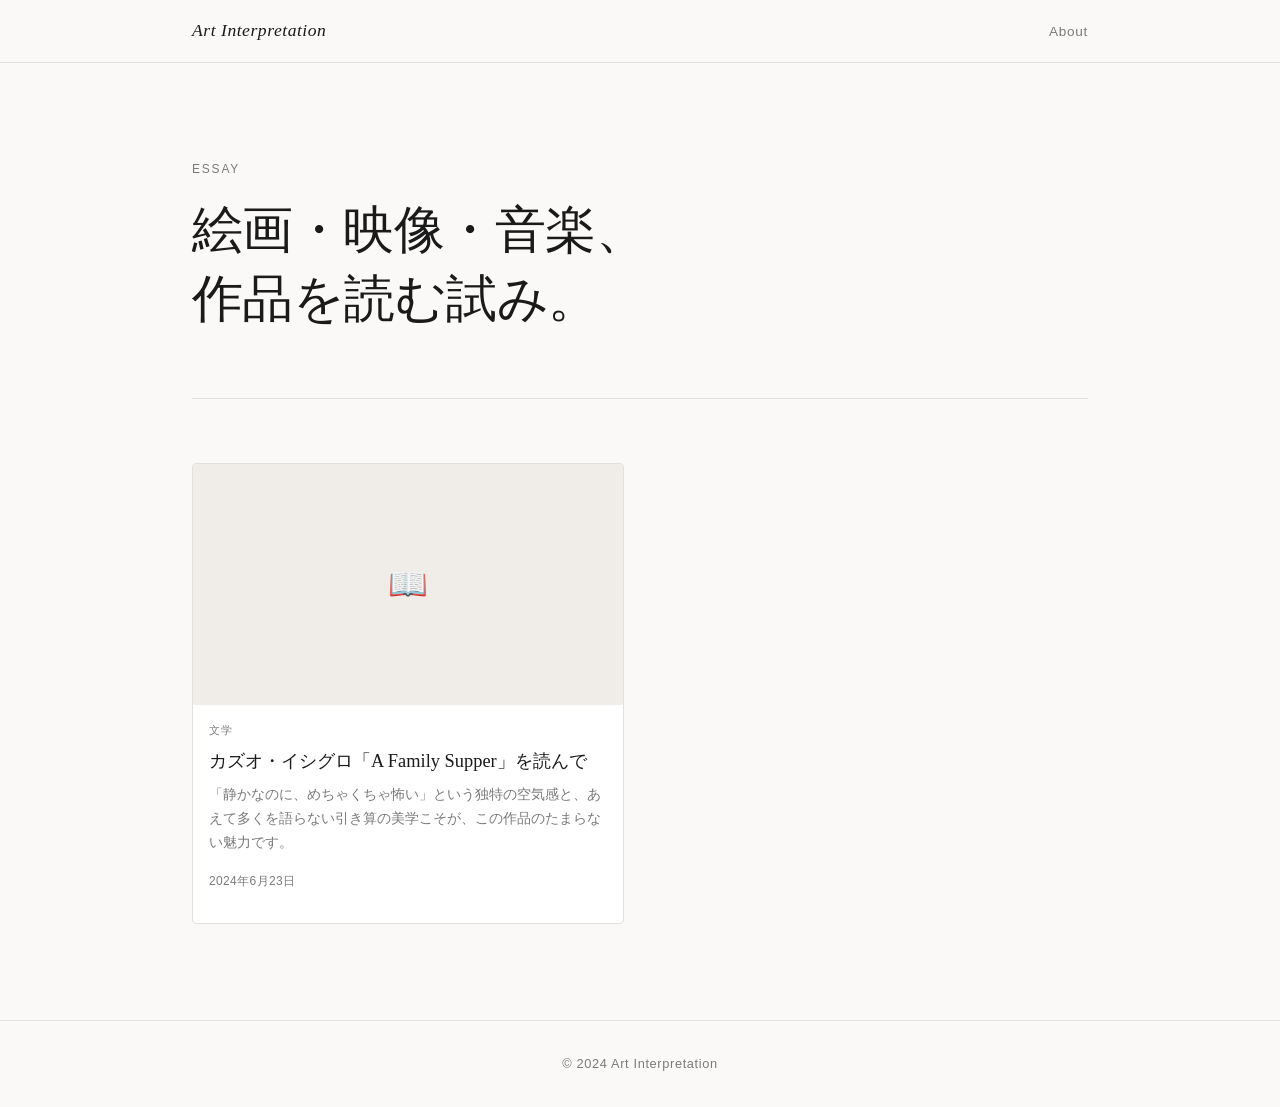
==== index.html @ 637738ca "first commit" ====
<!DOCTYPE html>
<html lang="ja">
<head>
  <meta charset="UTF-8">
  <meta name="viewport" content="width=device-width, initial-scale=1.0">
  <title>Art Interpretation — 作品解釈ブログ</title>
  <link rel="stylesheet" href="css/style.css">
</head>
<body>

  <header class="site-header">
    <div class="container">
      <a href="index.html" class="site-title">Art Interpretation</a>
      <nav class="site-nav">
        <a href="#">About</a>
      </nav>
    </div>
  </header>

  <main class="container">

    <section class="hero">
      <p class="hero-label">Essay</p>
      <h1 class="hero-title">絵画・映像・音楽、<br>作品を読む試み。</h1>
    </section>

    <section class="post-grid" id="post-grid">
      <!-- 記事カードは main.js が動的に挿入 -->
    </section>

  </main>

  <footer class="site-footer">
    <div class="container">
      <p>&copy; 2024 Art Interpretation</p>
    </div>
  </footer>

  <script src="js/main.js"></script>
</body>
</html>
---- css/style.css ----
/* ===== Reset & Base ===== */
*, *::before, *::after {
  box-sizing: border-box;
  margin: 0;
  padding: 0;
}

:root {
  --color-bg: #faf9f7;
  --color-text: #1a1a1a;
  --color-muted: #7a7a7a;
  --color-border: #e2e0db;
  --color-accent: #2d2d2d;
  --color-tag-bg: #f0ede8;

  --font-serif: 'Georgia', 'Times New Roman', serif;
  --font-sans: 'Helvetica Neue', 'Hiragino Sans', 'Meiryo', sans-serif;

  --space-xs: 0.5rem;
  --space-sm: 1rem;
  --space-md: 2rem;
  --space-lg: 4rem;
  --space-xl: 6rem;

  --max-width: 960px;
  --radius: 4px;
}

html {
  font-size: 16px;
  scroll-behavior: smooth;
}

body {
  background-color: var(--color-bg);
  color: var(--color-text);
  font-family: var(--font-sans);
  line-height: 1.7;
  -webkit-font-smoothing: antialiased;
}

a {
  color: inherit;
  text-decoration: none;
}

img {
  display: block;
  max-width: 100%;
}

/* ===== Layout ===== */
.container {
  max-width: var(--max-width);
  margin: 0 auto;
  padding: 0 var(--space-md);
}

/* ===== Header ===== */
.site-header {
  border-bottom: 1px solid var(--color-border);
  padding: var(--space-sm) 0;
  position: sticky;
  top: 0;
  background-color: var(--color-bg);
  z-index: 100;
}

.site-header .container {
  display: flex;
  align-items: center;
  justify-content: space-between;
}

.site-title {
  font-family: var(--font-serif);
  font-size: 1.1rem;
  letter-spacing: 0.03em;
  font-style: italic;
}

.site-nav a {
  font-size: 0.85rem;
  color: var(--color-muted);
  letter-spacing: 0.05em;
  transition: color 0.2s;
}

.site-nav a:hover {
  color: var(--color-text);
}

/* ===== Hero ===== */
.hero {
  padding: var(--space-xl) 0 var(--space-lg);
  border-bottom: 1px solid var(--color-border);
  margin-bottom: var(--space-lg);
}

.hero-label {
  font-size: 0.75rem;
  letter-spacing: 0.15em;
  text-transform: uppercase;
  color: var(--color-muted);
  margin-bottom: var(--space-sm);
}

.hero-title {
  font-family: var(--font-serif);
  font-size: clamp(2rem, 5vw, 3.2rem);
  font-weight: normal;
  line-height: 1.35;
  letter-spacing: -0.01em;
}

/* ===== Post Grid ===== */
.post-grid {
  display: grid;
  grid-template-columns: repeat(auto-fill, minmax(280px, 1fr));
  gap: var(--space-md);
  padding-bottom: var(--space-xl);
}

/* ===== Post Card ===== */
.post-card {
  display: flex;
  flex-direction: column;
  border: 1px solid var(--color-border);
  border-radius: var(--radius);
  overflow: hidden;
  transition: transform 0.2s ease, box-shadow 0.2s ease;
  background: #fff;
}

.post-card:hover {
  transform: translateY(-3px);
  box-shadow: 0 8px 24px rgba(0, 0, 0, 0.07);
}

.post-card__image {
  width: 100%;
  aspect-ratio: 16 / 9;
  object-fit: cover;
  background-color: var(--color-tag-bg);
}

.post-card__image--placeholder {
  display: flex;
  align-items: center;
  justify-content: center;
  aspect-ratio: 16 / 9;
  background-color: var(--color-tag-bg);
  color: var(--color-muted);
  font-size: 2rem;
}

.post-card__body {
  padding: var(--space-sm) var(--space-sm) var(--space-md);
  display: flex;
  flex-direction: column;
  flex: 1;
}

.post-card__tag {
  font-size: 0.7rem;
  letter-spacing: 0.12em;
  text-transform: uppercase;
  color: var(--color-muted);
  margin-bottom: var(--space-xs);
}

.post-card__title {
  font-family: var(--font-serif);
  font-size: 1.15rem;
  font-weight: normal;
  line-height: 1.45;
  margin-bottom: var(--space-xs);
}

.post-card__excerpt {
  font-size: 0.875rem;
  color: var(--color-muted);
  line-height: 1.7;
  flex: 1;
}

.post-card__meta {
  margin-top: var(--space-sm);
  font-size: 0.75rem;
  color: var(--color-muted);
  letter-spacing: 0.03em;
}

/* ===== Footer ===== */
.site-footer {
  border-top: 1px solid var(--color-border);
  padding: var(--space-md) 0;
}

.site-footer p {
  font-size: 0.8rem;
  color: var(--color-muted);
  text-align: center;
  letter-spacing: 0.05em;
}

/* ===== Post Article ===== */
.post-article {
  max-width: 680px;
  margin: 0 auto;
  padding: var(--space-lg) 0 var(--space-xl);
}

.post-header {
  margin-bottom: var(--space-lg);
  padding-bottom: var(--space-md);
  border-bottom: 1px solid var(--color-border);
}

.post-tag {
  font-size: 0.75rem;
  letter-spacing: 0.12em;
  text-transform: uppercase;
  color: var(--color-muted);
  margin-bottom: var(--space-sm);
}

.post-title {
  font-family: var(--font-serif);
  font-size: clamp(1.6rem, 4vw, 2.2rem);
  font-weight: normal;
  line-height: 1.4;
  margin-bottom: var(--space-sm);
}

.post-date {
  font-size: 0.8rem;
  color: var(--color-muted);
}

.post-body {
  display: flex;
  flex-direction: column;
  gap: 1.4em;
}

.post-heading {
  font-family: var(--font-sans);
  font-size: 1.1rem;
  font-weight: bold;
  margin-top: var(--space-md);
  padding-bottom: 0.4em;
  border-bottom: 1px solid var(--color-border);
}

.post-text {
  font-size: 1rem;
  line-height: 1.9;
}

.post-quote {
  margin: 0;
  padding: var(--space-sm) var(--space-md);
  border-left: 3px solid var(--color-border);
  background: #f7f5f2;
  border-radius: 0 var(--radius) var(--radius) 0;
}

.post-quote p {
  font-family: var(--font-serif);
  font-style: italic;
  font-size: 0.95rem;
  line-height: 1.75;
  color: #444;
}

.post-quote p + p {
  margin-top: 0.5em;
}

/* ===== Responsive ===== */
@media (max-width: 600px) {
  .post-grid {
    grid-template-columns: 1fr;
  }

  .hero {
    padding: var(--space-lg) 0 var(--space-md);
  }
}
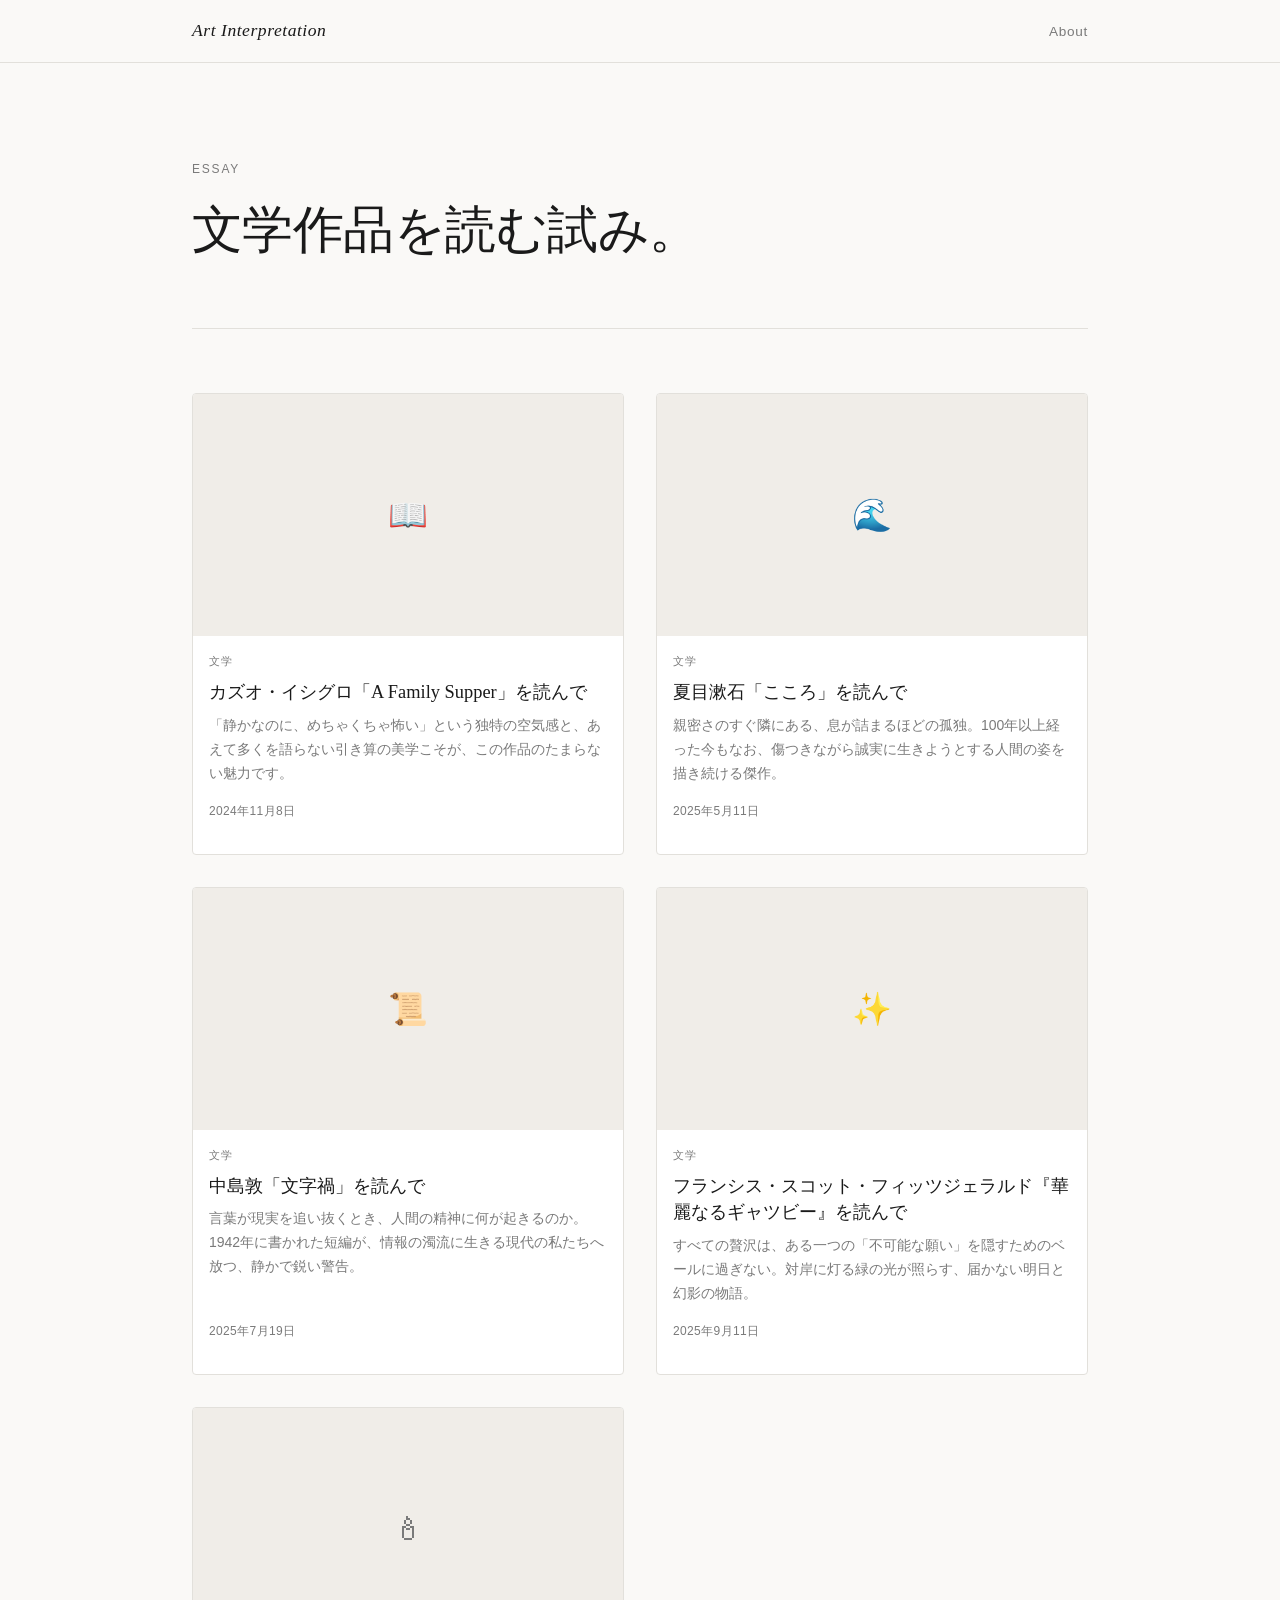
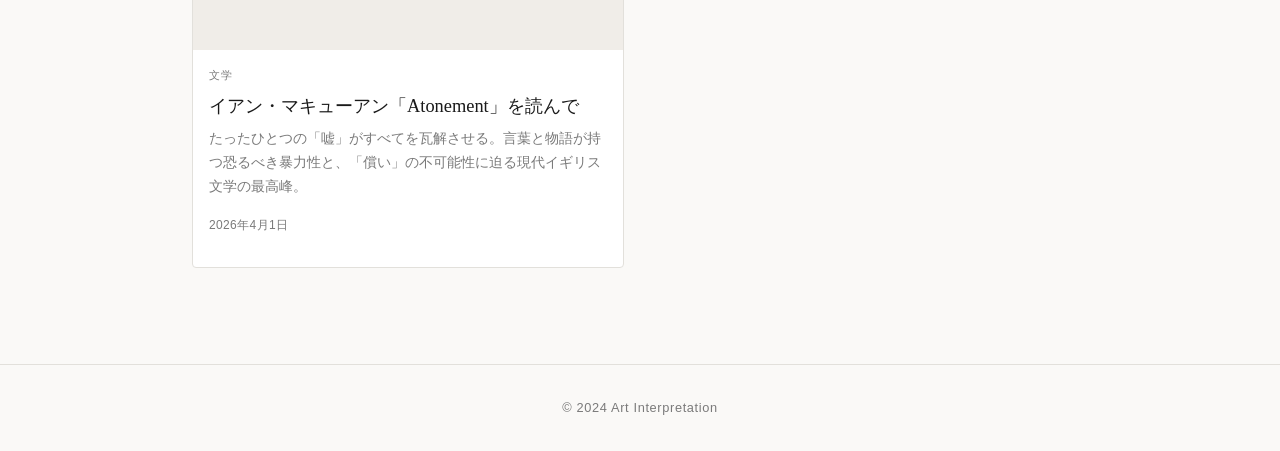
==== commit 5165580b: "update hero text" ====
--- a/index.html
+++ b/index.html
@@ -21,7 +21,7 @@
 
     <section class="hero">
       <p class="hero-label">Essay</p>
-      <h1 class="hero-title">絵画・映像・音楽、<br>作品を読む試み。</h1>
+      <h1 class="hero-title">文学作品を読む試み。</h1>
     </section>
 
     <section class="post-grid" id="post-grid">
